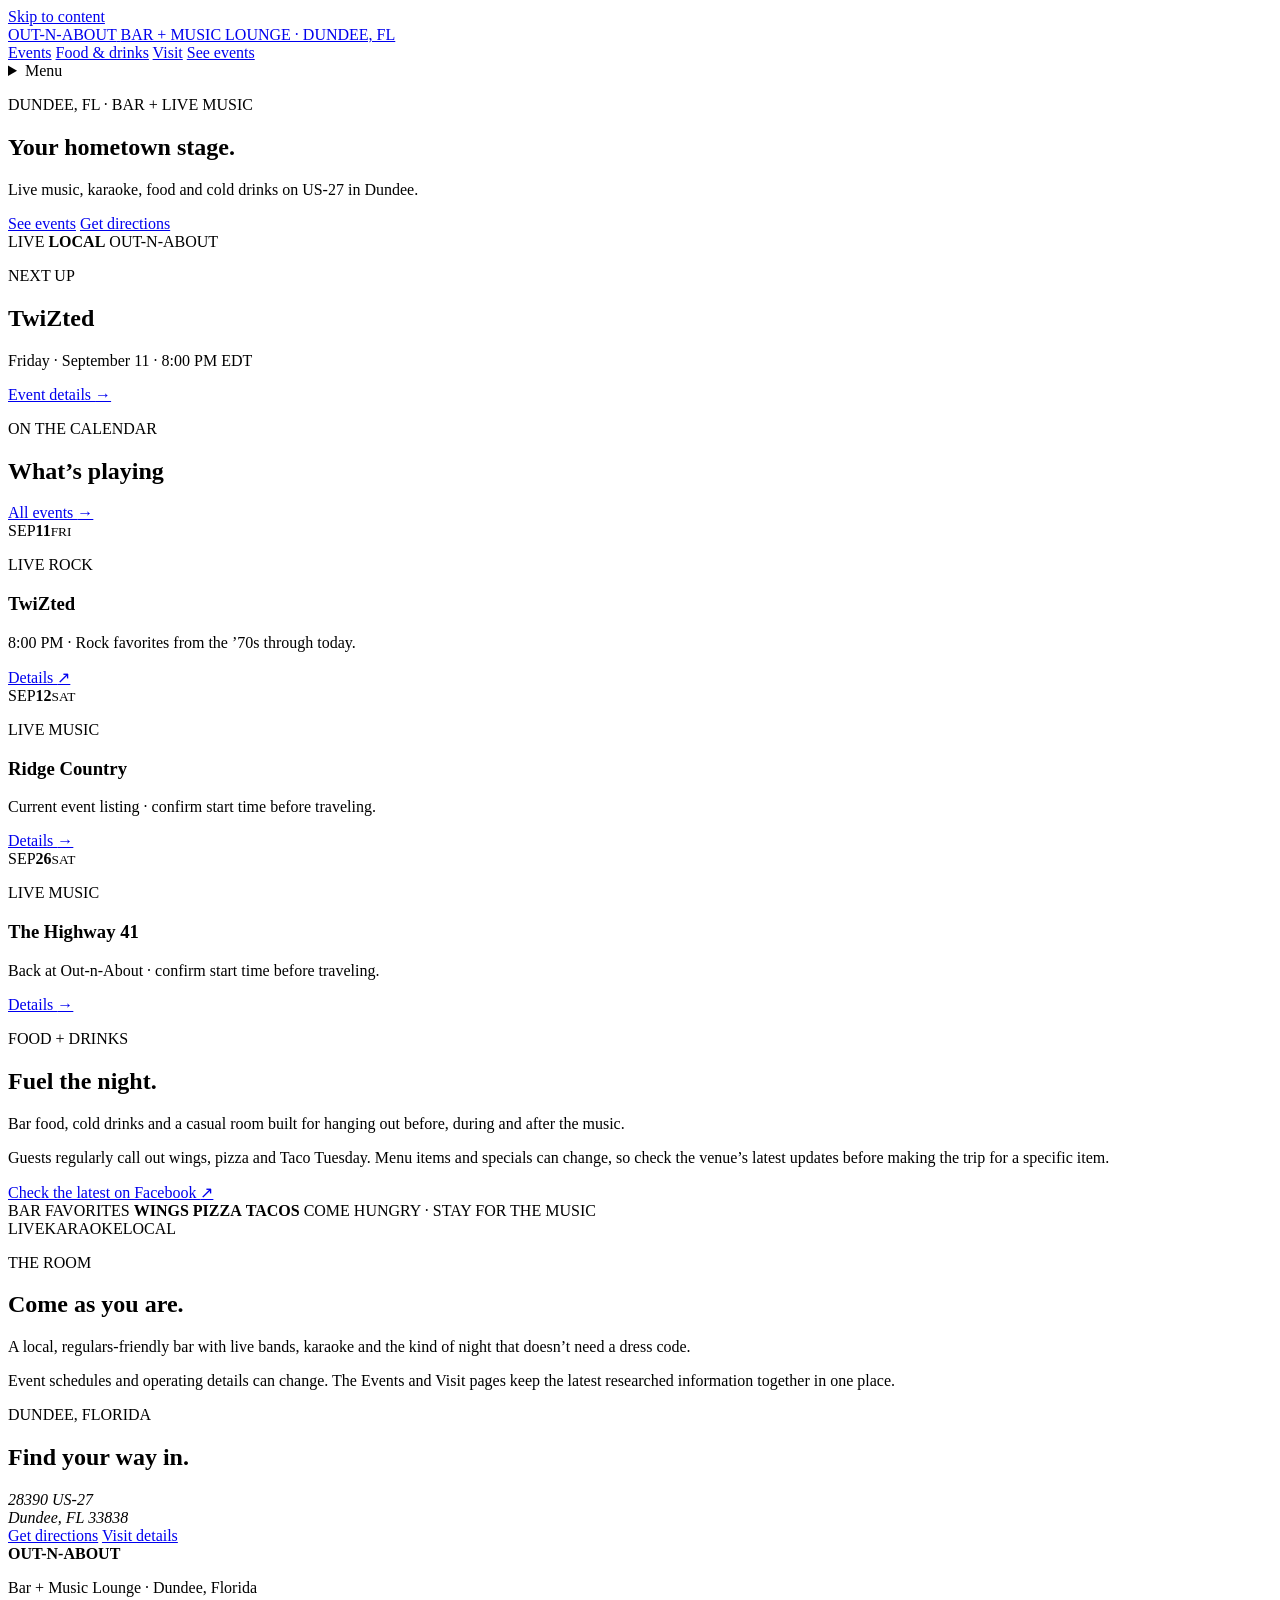
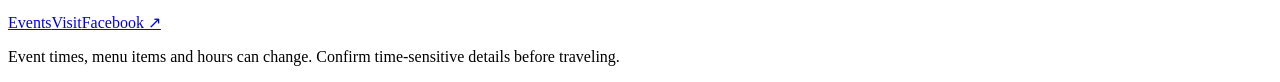
==== site/index.html @ 0e051bba "Build Out-n-About homepage" ====
<!doctype html>
<html lang="en-US">
<head>
  <meta charset="utf-8">
  <meta name="viewport" content="width=device-width, initial-scale=1">
  <title>Out-n-About Bar & Music Lounge | Live Music in Dundee, FL</title>
  <meta name="description" content="Live music, karaoke, food, drinks and upcoming events at Out-n-About Bar and Music Lounge in Dundee, Florida.">
  <link rel="canonical" href="https://prithiraj.github.io/bar-n-music-lounge/">
  <meta property="og:type" content="website">
  <meta property="og:title" content="Out-n-About Bar & Music Lounge">
  <meta property="og:description" content="Your hometown stage in Dundee, Florida — live music, karaoke, food and drinks.">
  <meta property="og:url" content="https://prithiraj.github.io/bar-n-music-lounge/">
  <meta name="theme-color" content="#151412">
  <link rel="stylesheet" href="assets/styles.css">
  <script type="application/ld+json">
  {
    "@context": "https://schema.org",
    "@type": "BarOrPub",
    "@id": "https://prithiraj.github.io/bar-n-music-lounge/#venue",
    "name": "Out-n-About Bar and Music Lounge",
    "url": "https://prithiraj.github.io/bar-n-music-lounge/",
    "address": {
      "@type": "PostalAddress",
      "streetAddress": "28390 US-27",
      "addressLocality": "Dundee",
      "addressRegion": "FL",
      "postalCode": "33838",
      "addressCountry": "US"
    },
    "geo": {
      "@type": "GeoCoordinates",
      "latitude": 28.0204627,
      "longitude": -81.6333917
    }
  }
  </script>
</head>
<body>
  <a class="skip-link" href="#main">Skip to content</a>
  <header class="site-header">
    <div class="shell header-inner">
      <a class="brand" href="./" aria-label="Out-n-About Bar and Music Lounge home">
        <span class="brand-main">OUT-N-ABOUT</span>
        <span class="brand-sub">BAR + MUSIC LOUNGE · DUNDEE, FL</span>
      </a>
      <nav class="desktop-nav" aria-label="Primary">
        <a href="events/">Events</a>
        <a href="#food">Food & drinks</a>
        <a href="visit/">Visit</a>
        <a class="button button-small" href="events/">See events</a>
      </nav>
      <details class="mobile-nav">
        <summary>Menu</summary>
        <nav aria-label="Mobile primary">
          <a href="events/">Events</a>
          <a href="#food">Food & drinks</a>
          <a href="visit/">Visit</a>
        </nav>
      </details>
    </div>
  </header>

  <main id="main">
    <section class="hero">
      <div class="shell hero-grid">
        <div class="hero-copy">
          <p class="eyebrow">DUNDEE, FL · BAR + LIVE MUSIC</p>
          <h1>Your hometown stage.</h1>
          <p class="lead">Live music, karaoke, food and cold drinks on US-27 in Dundee.</p>
          <div class="actions">
            <a class="button" href="events/">See events</a>
            <a class="button button-ghost" href="https://www.google.com/maps/dir/?api=1&destination=28.0204627,-81.6333917" rel="noopener">Get directions</a>
          </div>
        </div>
        <div class="hero-art" aria-hidden="true">
          <div class="beam beam-a"></div>
          <div class="beam beam-b"></div>
          <div class="stage-copy">
            <span>LIVE</span>
            <strong>LOCAL</strong>
            <span>OUT-N-ABOUT</span>
          </div>
          <div class="stage-line"></div>
        </div>
      </div>
    </section>

    <section class="next-up" aria-labelledby="next-up-heading">
      <div class="shell next-grid">
        <p class="stamp">NEXT UP</p>
        <div>
          <h2 id="next-up-heading">TwiZted</h2>
          <p>Friday · September 11 · 8:00 PM EDT</p>
        </div>
        <a class="text-link" href="events/">Event details <span aria-hidden="true">→</span></a>
      </div>
    </section>

    <section class="section section-dark" aria-labelledby="playing-heading">
      <div class="shell">
        <div class="section-head">
          <div>
            <p class="eyebrow">ON THE CALENDAR</p>
            <h2 id="playing-heading">What’s playing</h2>
          </div>
          <a class="text-link" href="events/">All events <span aria-hidden="true">→</span></a>
        </div>
        <div class="event-list">
          <article class="event-row">
            <time class="date-block" datetime="2026-09-11"><span>SEP</span><strong>11</strong><small>FRI</small></time>
            <div class="event-copy"><p class="event-type">LIVE ROCK</p><h3>TwiZted</h3><p>8:00 PM · Rock favorites from the ’70s through today.</p></div>
            <a class="event-link" href="https://www.bandsintown.com/e/108855322-twizted-at-out-n-about-bar-and-music-lounge" rel="noopener">Details <span aria-hidden="true">↗</span></a>
          </article>
          <article class="event-row">
            <time class="date-block" datetime="2026-09-12"><span>SEP</span><strong>12</strong><small>SAT</small></time>
            <div class="event-copy"><p class="event-type">LIVE MUSIC</p><h3>Ridge Country</h3><p>Current event listing · confirm start time before traveling.</p></div>
            <a class="event-link" href="events/">Details <span aria-hidden="true">→</span></a>
          </article>
          <article class="event-row">
            <time class="date-block" datetime="2026-09-26"><span>SEP</span><strong>26</strong><small>SAT</small></time>
            <div class="event-copy"><p class="event-type">LIVE MUSIC</p><h3>The Highway 41</h3><p>Back at Out-n-About · confirm start time before traveling.</p></div>
            <a class="event-link" href="events/">Details <span aria-hidden="true">→</span></a>
          </article>
        </div>
      </div>
    </section>

    <section class="section section-warm" id="food" aria-labelledby="food-heading">
      <div class="shell split-grid">
        <div>
          <p class="eyebrow eyebrow-dark">FOOD + DRINKS</p>
          <h2 id="food-heading">Fuel the night.</h2>
          <p class="lead dark-lead">Bar food, cold drinks and a casual room built for hanging out before, during and after the music.</p>
          <p>Guests regularly call out wings, pizza and Taco Tuesday. Menu items and specials can change, so check the venue’s latest updates before making the trip for a specific item.</p>
          <a class="text-link text-link-dark" href="https://www.facebook.com/outnaboutbar/" rel="noopener">Check the latest on Facebook <span aria-hidden="true">↗</span></a>
        </div>
        <div class="food-poster" aria-hidden="true">
          <span class="food-kicker">BAR FAVORITES</span>
          <strong>WINGS</strong>
          <strong>PIZZA</strong>
          <strong>TACOS</strong>
          <span class="food-note">COME HUNGRY · STAY FOR THE MUSIC</span>
        </div>
      </div>
    </section>

    <section class="section section-dark" aria-labelledby="room-heading">
      <div class="shell room-grid">
        <div class="room-poster" aria-hidden="true"><span>LIVE</span><span>KARAOKE</span><span>LOCAL</span></div>
        <div>
          <p class="eyebrow">THE ROOM</p>
          <h2 id="room-heading">Come as you are.</h2>
          <p class="lead">A local, regulars-friendly bar with live bands, karaoke and the kind of night that doesn’t need a dress code.</p>
          <p class="muted">Event schedules and operating details can change. The Events and Visit pages keep the latest researched information together in one place.</p>
        </div>
      </div>
    </section>

    <section class="visit-cta" aria-labelledby="visit-heading">
      <div class="shell visit-grid">
        <div>
          <p class="eyebrow eyebrow-dark">DUNDEE, FLORIDA</p>
          <h2 id="visit-heading">Find your way in.</h2>
        </div>
        <address>28390 US-27<br>Dundee, FL 33838</address>
        <div class="actions actions-dark">
          <a class="button" href="https://www.google.com/maps/dir/?api=1&destination=28.0204627,-81.6333917" rel="noopener">Get directions</a>
          <a class="button button-outline-dark" href="visit/">Visit details</a>
        </div>
      </div>
    </section>
  </main>

  <footer class="site-footer">
    <div class="shell footer-grid">
      <div><strong>OUT-N-ABOUT</strong><p>Bar + Music Lounge · Dundee, Florida</p></div>
      <nav aria-label="Footer"><a href="events/">Events</a><a href="visit/">Visit</a><a href="https://www.facebook.com/outnaboutbar/" rel="noopener">Facebook ↗</a></nav>
      <p class="fineprint">Event times, menu items and hours can change. Confirm time-sensitive details before traveling.</p>
    </div>
  </footer>
</body>
</html>
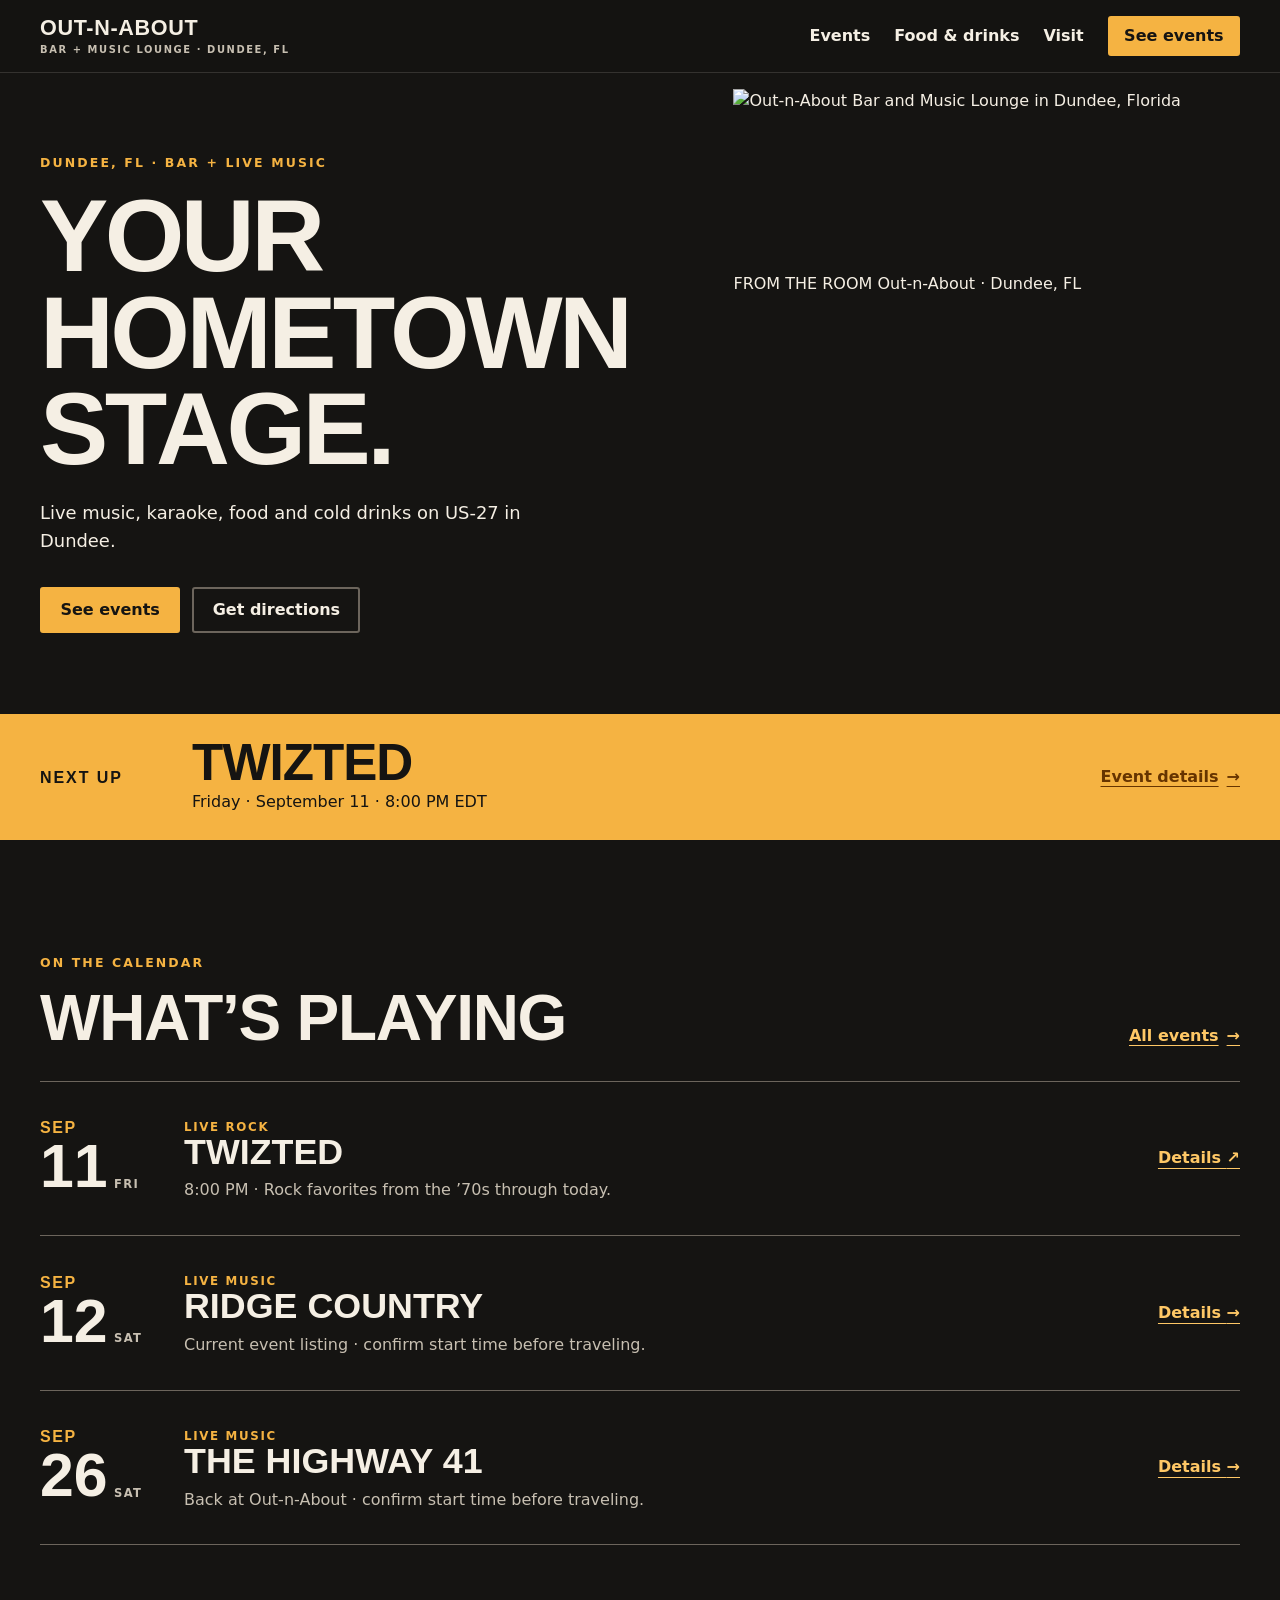
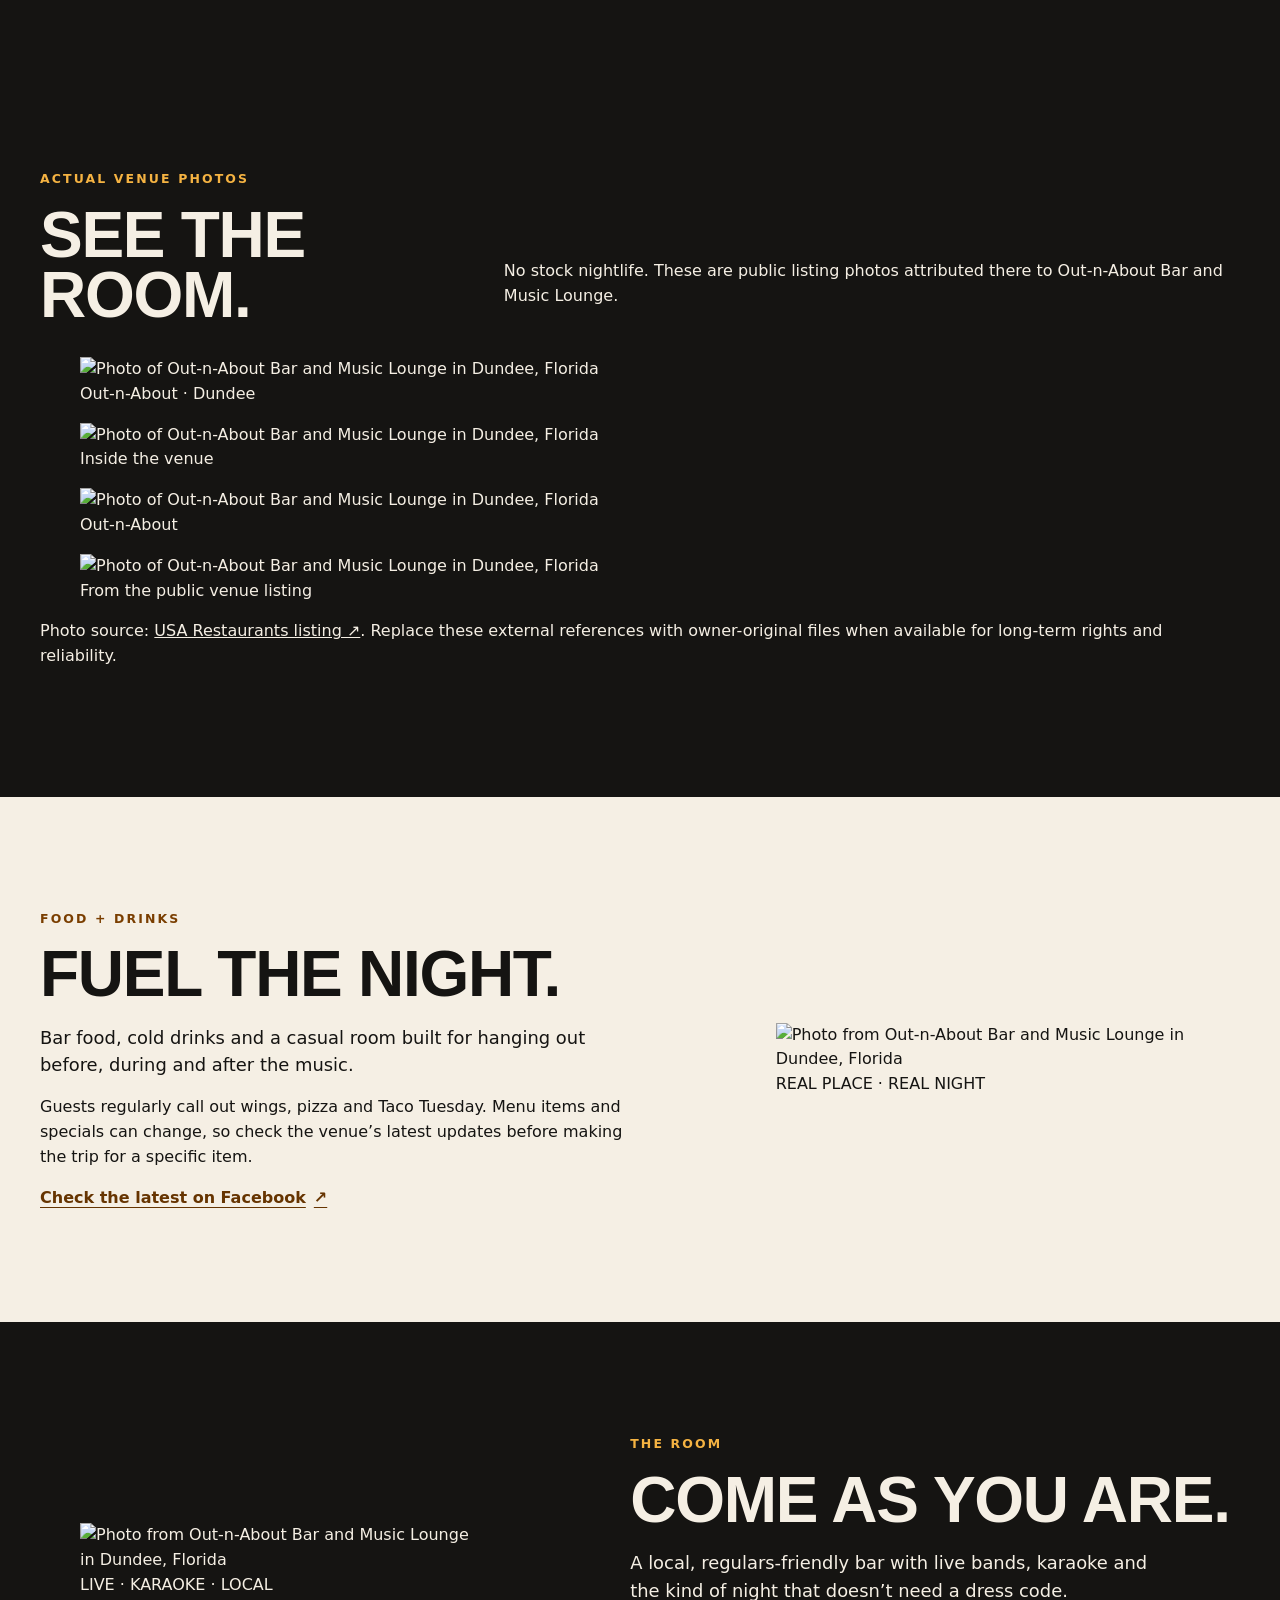
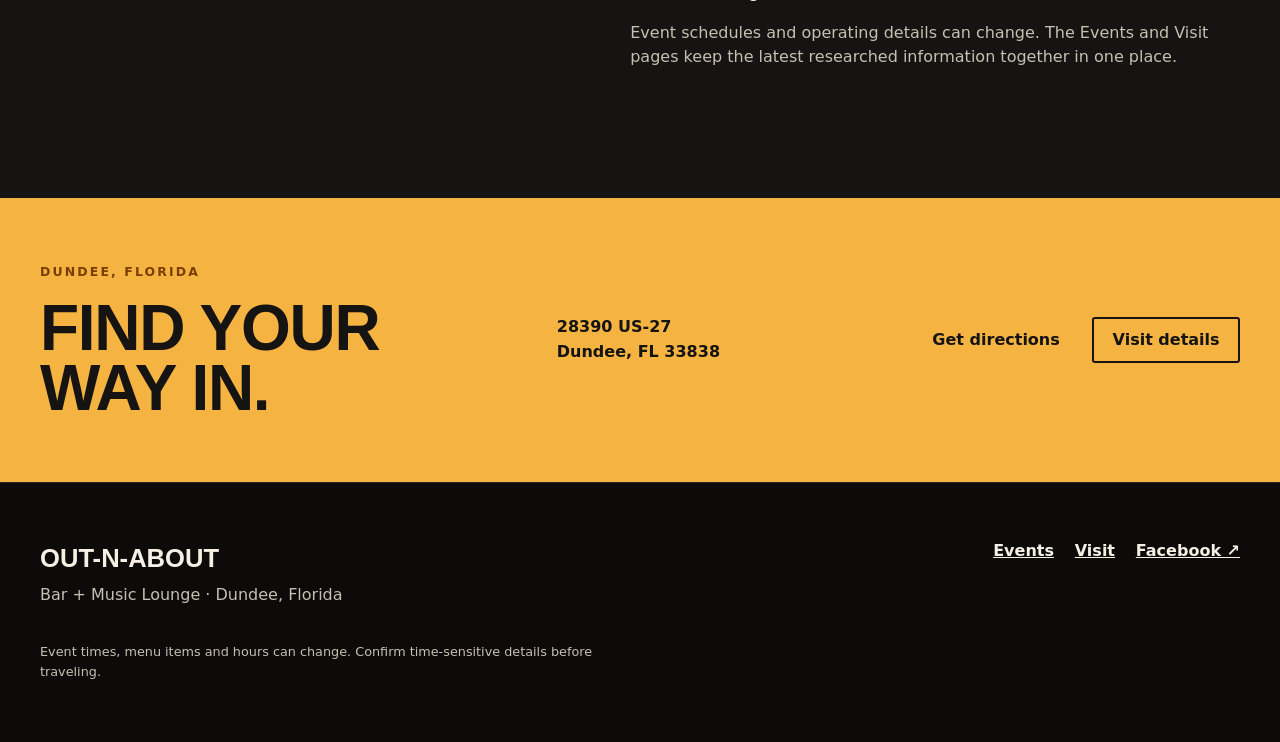
==== commit ab954945: "Use venue photography and ambient Three.js hero" ====
--- a/site/index.html
+++ b/site/index.html
@@ -10,6 +10,7 @@
   <meta property="og:title" content="Out-n-About Bar & Music Lounge">
   <meta property="og:description" content="Your hometown stage in Dundee, Florida — live music, karaoke, food and drinks.">
   <meta property="og:url" content="https://prithiraj.github.io/bar-n-music-lounge/">
+  <meta property="og:image" content="https://cdn.usarestaurants.info/assets/uploads/626914c393cd48afea4e633be7ee655a_-united-states-florida-polk-county-dundee-out-n-about-bar-and-music-lounge-863-439-1537htm.jpg">
   <meta name="theme-color" content="#151412">
   <link rel="stylesheet" href="assets/styles.css">
   <script type="application/ld+json">
@@ -72,16 +73,12 @@
             <a class="button button-ghost" href="https://www.google.com/maps/dir/?api=1&destination=28.0204627,-81.6333917" rel="noopener">Get directions</a>
           </div>
         </div>
-        <div class="hero-art" aria-hidden="true">
-          <div class="beam beam-a"></div>
-          <div class="beam beam-b"></div>
-          <div class="stage-copy">
-            <span>LIVE</span>
-            <strong>LOCAL</strong>
-            <span>OUT-N-ABOUT</span>
-          </div>
-          <div class="stage-line"></div>
-        </div>
+        <figure class="hero-photo">
+          <img src="https://cdn.usarestaurants.info/assets/uploads/626914c393cd48afea4e633be7ee655a_-united-states-florida-polk-county-dundee-out-n-about-bar-and-music-lounge-863-439-1537htm.jpg" alt="Out-n-About Bar and Music Lounge in Dundee, Florida" width="1200" height="900" fetchpriority="high">
+          <canvas class="ambient-canvas" data-ambient-canvas aria-hidden="true"></canvas>
+          <div class="hero-photo-shade" aria-hidden="true"></div>
+          <figcaption><span>FROM THE ROOM</span> Out-n-About · Dundee, FL</figcaption>
+        </figure>
       </div>
     </section>
 
@@ -125,6 +122,25 @@
       </div>
     </section>
 
+    <section class="section photo-section" aria-labelledby="photos-heading">
+      <div class="shell">
+        <div class="section-head photo-section-head">
+          <div>
+            <p class="eyebrow">ACTUAL VENUE PHOTOS</p>
+            <h2 id="photos-heading">See the room.</h2>
+          </div>
+          <p class="photo-intro">No stock nightlife. These are public listing photos attributed there to Out-n-About Bar and Music Lounge.</p>
+        </div>
+        <div class="photo-grid">
+          <figure class="photo-tile photo-tile-wide"><img src="https://cdn.usarestaurants.info/assets/uploads/5f69c28a3f7f4950221f33117f396576_-united-states-florida-polk-county-dundee-out-n-about-bar-and-music-lounge-863-439-1537htm.jpg" alt="Photo of Out-n-About Bar and Music Lounge in Dundee, Florida" loading="lazy"><figcaption>Out-n-About · Dundee</figcaption></figure>
+          <figure class="photo-tile"><img src="https://cdn.usarestaurants.info/assets/uploads/28500d4c3d16449361679e17aa65125c_-united-states-florida-polk-county-dundee-out-n-about-bar-and-music-lounge-863-439-1537htm.jpg" alt="Photo of Out-n-About Bar and Music Lounge in Dundee, Florida" loading="lazy"><figcaption>Inside the venue</figcaption></figure>
+          <figure class="photo-tile"><img src="https://cdn.usarestaurants.info/assets/uploads/a6e6a1d12ce86f3843a34515d819a086_-united-states-florida-polk-county-dundee-out-n-about-bar-and-music-lounge-863-439-1537htm.jpg" alt="Photo of Out-n-About Bar and Music Lounge in Dundee, Florida" loading="lazy"><figcaption>Out-n-About</figcaption></figure>
+          <figure class="photo-tile photo-tile-wide"><img src="https://cdn.usarestaurants.info/assets/uploads/b00117ed0120d1425c1b2dca96bab26f_-united-states-florida-polk-county-dundee-out-n-about-bar-and-music-lounge-863-439-1537htm.jpg" alt="Photo of Out-n-About Bar and Music Lounge in Dundee, Florida" loading="lazy"><figcaption>From the public venue listing</figcaption></figure>
+        </div>
+        <p class="photo-credit">Photo source: <a href="https://usarestaurants.info/explore/united-states/florida/polk-county/dundee/out-n-about-bar-and-music-lounge-863-439-1537.htm" rel="noopener">USA Restaurants listing ↗</a>. Replace these external references with owner-original files when available for long-term rights and reliability.</p>
+      </div>
+    </section>
+
     <section class="section section-warm" id="food" aria-labelledby="food-heading">
       <div class="shell split-grid">
         <div>
@@ -134,19 +150,19 @@
           <p>Guests regularly call out wings, pizza and Taco Tuesday. Menu items and specials can change, so check the venue’s latest updates before making the trip for a specific item.</p>
           <a class="text-link text-link-dark" href="https://www.facebook.com/outnaboutbar/" rel="noopener">Check the latest on Facebook <span aria-hidden="true">↗</span></a>
         </div>
-        <div class="food-poster" aria-hidden="true">
-          <span class="food-kicker">BAR FAVORITES</span>
-          <strong>WINGS</strong>
-          <strong>PIZZA</strong>
-          <strong>TACOS</strong>
-          <span class="food-note">COME HUNGRY · STAY FOR THE MUSIC</span>
-        </div>
+        <figure class="feature-photo feature-photo-warm">
+          <img src="https://cdn.usarestaurants.info/assets/uploads/28500d4c3d16449361679e17aa65125c_-united-states-florida-polk-county-dundee-out-n-about-bar-and-music-lounge-863-439-1537htm.jpg" alt="Photo from Out-n-About Bar and Music Lounge in Dundee, Florida" loading="lazy">
+          <figcaption>REAL PLACE · REAL NIGHT</figcaption>
+        </figure>
       </div>
     </section>
 
     <section class="section section-dark" aria-labelledby="room-heading">
       <div class="shell room-grid">
-        <div class="room-poster" aria-hidden="true"><span>LIVE</span><span>KARAOKE</span><span>LOCAL</span></div>
+        <figure class="feature-photo">
+          <img src="https://cdn.usarestaurants.info/assets/uploads/a6e6a1d12ce86f3843a34515d819a086_-united-states-florida-polk-county-dundee-out-n-about-bar-and-music-lounge-863-439-1537htm.jpg" alt="Photo from Out-n-About Bar and Music Lounge in Dundee, Florida" loading="lazy">
+          <figcaption>LIVE · KARAOKE · LOCAL</figcaption>
+        </figure>
         <div>
           <p class="eyebrow">THE ROOM</p>
           <h2 id="room-heading">Come as you are.</h2>
@@ -178,5 +194,6 @@
       <p class="fineprint">Event times, menu items and hours can change. Confirm time-sensitive details before traveling.</p>
     </div>
   </footer>
+  <script type="module" src="assets/ambient.js"></script>
 </body>
 </html>
--- a/site/assets/styles.css
+++ b/site/assets/styles.css
@@ -0,0 +1 @@
+:root{--night:#151412;--surface:#211f1c;--warm:#f5efe4;--ink:#151412;--cream:#f5efe4;--muted:#c7bfb1;--amber:#f5b342;--amber2:#ffc866;--border:#6c655c;--focus:#7ad7ff;--display:"Arial Narrow","Roboto Condensed",Impact,sans-serif;--body:Inter,ui-sans-serif,system-ui,-apple-system,"Segoe UI",sans-serif;--shell:1200px}*{box-sizing:border-box}html{scroll-behavior:smooth}body{margin:0;background:var(--night);color:var(--cream);font-family:var(--body);line-height:1.55}a{color:inherit}a:focus-visible,summary:focus-visible{outline:3px solid var(--focus);outline-offset:3px}.skip-link{position:fixed;left:1rem;top:-6rem;z-index:100;background:var(--focus);color:var(--ink);padding:.7rem 1rem;font-weight:800}.skip-link:focus{top:1rem}.shell{width:min(calc(100% - 2.5rem),var(--shell));margin-inline:auto}.site-header{position:sticky;top:0;z-index:20;background:rgba(21,20,18,.96);border-bottom:1px solid rgba(245,239,228,.14);backdrop-filter:blur(10px)}.header-inner{min-height:72px;display:flex;align-items:center;justify-content:space-between;gap:2rem}.brand{display:flex;flex-direction:column;text-decoration:none;line-height:1}.brand-main{font-family:var(--display);font-size:1.35rem;font-weight:900;letter-spacing:.03em}.brand-sub{margin-top:.35rem;color:var(--muted);font-size:.62rem;font-weight:800;letter-spacing:.16em}.desktop-nav{display:flex;align-items:center;gap:1.5rem}.desktop-nav>a:not(.button){text-decoration:none;font-weight:750}.desktop-nav>a:not(.button):hover,.desktop-nav [aria-current=page]{text-decoration:underline;text-underline-offset:.35rem}.mobile-nav{display:none}.button{display:inline-flex;min-height:46px;align-items:center;justify-content:center;padding:.72rem 1.15rem;background:var(--amber);color:var(--ink);border:2px solid var(--amber);border-radius:3px;text-decoration:none;font-weight:850;line-height:1.1}.button:hover{background:var(--amber2);border-color:var(--amber2)}.button-small{min-height:40px;padding:.55rem .9rem}.button-ghost{background:transparent;color:var(--cream);border-color:var(--border)}.button-ghost:hover{background:var(--cream);color:var(--ink);border-color:var(--cream)}.button-outline-dark{background:transparent;border-color:var(--ink);color:var(--ink)}.button-outline-dark:hover{background:var(--ink);color:var(--cream)}.actions{display:flex;flex-wrap:wrap;gap:.75rem;margin-top:2rem}.actions-dark{margin-top:0}.eyebrow{margin:0 0 1rem;color:var(--amber);font-size:.78rem;font-weight:900;letter-spacing:.17em}.eyebrow-dark{color:#7a3e00}h1,h2,h3{font-family:var(--display);margin-top:0;text-transform:uppercase;line-height:.94}h1{margin-bottom:1.4rem;font-size:clamp(4rem,8vw,7.25rem);letter-spacing:-.035em}h2{margin-bottom:1.2rem;font-size:clamp(2.8rem,5vw,4.8rem);letter-spacing:-.02em}h3{margin-bottom:.55rem;font-size:clamp(1.7rem,2.8vw,2.5rem)}.lead{max-width:48ch;margin:0;color:var(--cream);font-size:clamp(1.1rem,1.4vw,1.35rem)}.dark-lead{color:var(--ink)}.muted{color:var(--muted)}.hero{overflow:hidden}.hero-grid{min-height:610px;display:grid;grid-template-columns:1fr 1fr}.hero-copy{display:flex;flex-direction:column;justify-content:center;padding:5rem 4rem 5rem 0}.hero-art{position:relative;min-height:610px;overflow:hidden;background:linear-gradient(155deg,#2a251f,#151412 62%);border-left:1px solid rgba(245,239,228,.18)}.hero-art:before{content:"";position:absolute;inset:auto 0 0;height:34%;background:repeating-linear-gradient(90deg,transparent 0 12%,rgba(245,239,228,.06) 12.2% 12.6%);border-top:1px solid rgba(245,239,228,.12)}.beam{position:absolute;top:-18%;width:34%;height:125%;background:linear-gradient(to bottom,rgba(245,179,66,.35),rgba(245,179,66,0));transform-origin:top center}.beam-a{left:5%;transform:rotate(16deg)}.beam-b{right:5%;transform:rotate(-16deg);opacity:.55}.stage-copy{position:absolute;inset:15% 10% auto;display:flex;flex-direction:column;font-family:var(--display);font-weight:900;line-height:.82}.stage-copy span:first-child{font-size:clamp(3rem,6vw,6rem);color:var(--amber)}.stage-copy strong{font-size:clamp(6rem,11vw,10rem)}.stage-copy span:last-child{margin-top:1rem;color:var(--muted);font-family:var(--body);font-size:.75rem;letter-spacing:.14em}.stage-line{position:absolute;left:10%;right:10%;bottom:14%;height:8px;background:var(--amber);box-shadow:0 22px 0 rgba(245,179,66,.35),0 44px 0 rgba(245,179,66,.12)}.next-up{background:var(--amber);color:var(--ink);border-block:1px solid var(--ink)}.next-grid{min-height:126px;display:grid;grid-template-columns:120px 1fr auto;gap:2rem;align-items:center}.next-grid h2{margin:0;font-size:clamp(2rem,4vw,3.4rem)}.next-grid p{margin:.2rem 0 0}.stamp{font-family:var(--display);font-weight:900;letter-spacing:.12em}.text-link{display:inline-flex;gap:.5rem;align-items:center;color:var(--amber2);font-weight:850;text-underline-offset:.25rem}.next-up .text-link,.text-link-dark{color:#663400}.section{padding-block:clamp(4.5rem,9vw,7rem)}.section-dark{background:var(--night)}.section-warm{background:var(--warm);color:var(--ink)}.section-head{display:flex;justify-content:space-between;align-items:end;gap:2rem;margin-bottom:2rem}.section-head h2{margin-bottom:0}.event-list{border-top:1px solid var(--border)}.event-row{display:grid;grid-template-columns:112px minmax(0,1fr) auto;gap:2rem;align-items:center;padding-block:2rem;border-bottom:1px solid var(--border)}.date-block{width:92px;display:grid;grid-template-columns:1fr auto;align-items:end;font-family:var(--display);line-height:1}.date-block span{grid-column:1/-1;color:var(--amber);font-size:1rem;font-weight:900;letter-spacing:.1em}.date-block strong{font-size:3.8rem;font-weight:900}.date-block small{padding:0 0 .4rem .4rem;color:var(--muted);font-family:var(--body);font-size:.72rem;font-weight:850;letter-spacing:.12em}.event-copy p{margin:.25rem 0 0;color:var(--muted)}.event-type{color:var(--amber)!important;font-size:.74rem;letter-spacing:.14em;font-weight:900}.event-link{font-weight:850;color:var(--amber2);text-underline-offset:.3rem}.split-grid,.room-grid{display:grid;grid-template-columns:1fr .85fr;gap:clamp(3rem,8vw,7rem);align-items:center}.food-poster,.room-poster{min-height:420px;padding:clamp(2rem,5vw,4rem);display:flex;flex-direction:column;justify-content:center;background:var(--ink);color:var(--cream);border:1px solid var(--border);box-shadow:12px 12px 0 var(--amber)}.food-poster strong,.room-poster span{font-family:var(--display);font-size:clamp(3.6rem,7vw,6.4rem);font-weight:900;line-height:.83}.food-kicker,.food-note{font-size:.72rem;font-weight:900;letter-spacing:.15em}.food-kicker{color:var(--amber);margin-bottom:1.4rem}.food-note{margin-top:2rem;color:var(--muted)}.room-grid{grid-template-columns:.8fr 1fr}.room-poster{gap:.2rem;background:radial-gradient(circle at 50% 25%,rgba(245,179,66,.3),transparent 32%),#1b1916;box-shadow:none}.room-poster span:nth-child(2){color:var(--amber)}.visit-cta{padding-block:4rem;background:var(--amber);color:var(--ink)}.visit-grid{display:grid;grid-template-columns:1.2fr .8fr auto;gap:2rem;align-items:center}.visit-grid h2{margin-bottom:0}.visit-grid address{font-style:normal;font-weight:750}.site-footer{padding-block:3.5rem;background:#0c0b0a;border-top:1px solid rgba(245,239,228,.12)}.footer-grid{display:grid;grid-template-columns:1fr auto;gap:1.5rem 3rem}.footer-grid strong{font-family:var(--display);font-size:1.6rem}.footer-grid p{margin:.3rem 0;color:var(--muted)}.footer-grid nav{display:flex;gap:1.3rem;font-weight:750}.fineprint{grid-column:1/-1;max-width:70ch;font-size:.8rem}.page-hero{padding-block:clamp(5rem,10vw,8rem);background:linear-gradient(155deg,#211f1c,var(--night));border-bottom:1px solid var(--border)}.page-hero-grid{display:grid;grid-template-columns:1fr 360px;gap:4rem;align-items:center}.page-hero h1{max-width:10ch}.page-mark{min-height:300px;padding:2.5rem;display:flex;flex-direction:column;justify-content:center;border:1px solid var(--border);box-shadow:10px 10px 0 var(--amber)}.page-mark span,.page-mark small{color:var(--amber);font-weight:900;letter-spacing:.15em}.page-mark strong{font-family:var(--display);font-size:7rem;line-height:.9}.page-mark small{color:var(--muted)}.month-heading{padding-bottom:1.4rem;margin-bottom:0;border-bottom:3px solid var(--amber)}.source-note{font-size:.78rem;color:#948c82!important}.mini-events{display:grid;grid-template-columns:repeat(4,1fr);border:1px solid #8a8175}.mini-events>div{min-height:180px;padding:1.3rem;display:flex;flex-direction:column;border-right:1px solid #8a8175}.mini-events>div:last-child{border-right:0}.mini-events time{color:#7a3e00;font-size:.78rem;font-weight:900;letter-spacing:.12em}.mini-events strong{margin:auto 0 .6rem;font-family:var(--display);font-size:2rem;line-height:.95;text-transform:uppercase}.mini-events span,.disclaimer{color:#5f574e;font-size:.85rem}.disclaimer{max-width:78ch}.visit-details-grid{display:grid;grid-template-columns:.9fr 1.1fr;gap:clamp(3rem,8vw,7rem)}.info-block h2{font-size:clamp(2.3rem,4vw,4rem)}.hours-list>div{display:grid;grid-template-columns:1fr auto;gap:1rem;padding:.68rem 0;border-bottom:1px solid #c8bcae}.hours-list dt{font-weight:750}.hours-list dd{margin:0;font-weight:850}.facts-grid{margin-top:2rem;display:grid;grid-template-columns:repeat(3,1fr);border-block:1px solid var(--border)}.facts-grid article{padding:2rem;border-right:1px solid var(--border)}.facts-grid article:last-child{border-right:0}.facts-grid span{color:var(--amber);font-family:var(--display);font-weight:900}.facts-grid h3{margin-top:3.5rem}.facts-grid p{color:var(--muted)}.social-cta{padding-block:4.5rem;background:var(--surface)}.social-grid{display:grid;grid-template-columns:1fr 1fr auto;gap:2rem;align-items:center}.social-grid h2{margin-bottom:0}.social-grid p{color:var(--muted)}@media(max-width:900px){.desktop-nav{display:none}.mobile-nav{display:block;position:relative}.mobile-nav summary{cursor:pointer;list-style:none;padding:.7rem .8rem;border:1px solid var(--border);border-radius:3px;font-weight:850}.mobile-nav nav{position:absolute;right:0;top:calc(100% + .6rem);min-width:210px;display:grid;padding:.7rem;background:var(--surface);border:1px solid var(--border);box-shadow:0 16px 30px rgba(0,0,0,.25)}.mobile-nav nav a{padding:.8rem;font-weight:750}.hero-grid,.page-hero-grid,.split-grid,.room-grid,.visit-details-grid{grid-template-columns:1fr}.hero-copy{padding:5rem 0 3rem}.hero-art{min-height:420px;border-left:0;border-top:1px solid rgba(245,239,228,.18)}.next-grid{grid-template-columns:90px 1fr;padding-block:1.2rem}.next-grid .text-link{grid-column:2}.visit-grid,.social-grid{grid-template-columns:1fr 1fr}.visit-grid .actions,.social-grid .button{grid-column:1/-1}.mini-events{grid-template-columns:repeat(2,1fr)}.facts-grid{grid-template-columns:1fr}.facts-grid article{border-right:0;border-bottom:1px solid var(--border)}}@media(max-width:640px){html{scroll-behavior:auto}.shell{width:min(calc(100% - 2rem),var(--shell))}.site-header{position:static}.brand-sub{font-size:.56rem}h1{font-size:clamp(3.4rem,17vw,5.6rem)}h2{font-size:clamp(2.5rem,13vw,4rem)}.hero-grid{min-height:auto}.hero-art{min-height:330px}.stage-copy strong{font-size:6rem}.next-grid{grid-template-columns:1fr;gap:.4rem}.next-grid .text-link{grid-column:1}.section{padding-block:4rem}.section-head{align-items:start;flex-direction:column}.event-row{grid-template-columns:78px 1fr;gap:1.2rem;align-items:start}.date-block{width:72px}.date-block strong{font-size:3rem}.event-link{grid-column:2}.food-poster,.room-poster{min-height:330px;padding:2rem;box-shadow:7px 7px 0 var(--amber)}.visit-grid,.social-grid,.footer-grid{grid-template-columns:1fr}.visit-grid .actions,.social-grid .button,.fineprint{grid-column:1}.actions-dark .button{width:100%}.footer-grid nav{flex-wrap:wrap}.page-hero-grid{gap:2rem}.page-mark{min-height:210px;max-width:calc(100% - 8px);padding:1.7rem;box-shadow:7px 7px 0 var(--amber)}.page-mark strong{font-size:5.5rem}.mini-events{grid-template-columns:1fr}.mini-events>div{border-right:0;border-bottom:1px solid #8a8175}}@media(prefers-reduced-motion:reduce){*,*:before,*:after{scroll-behavior:auto!important;transition:none!important;animation:none!important}}
